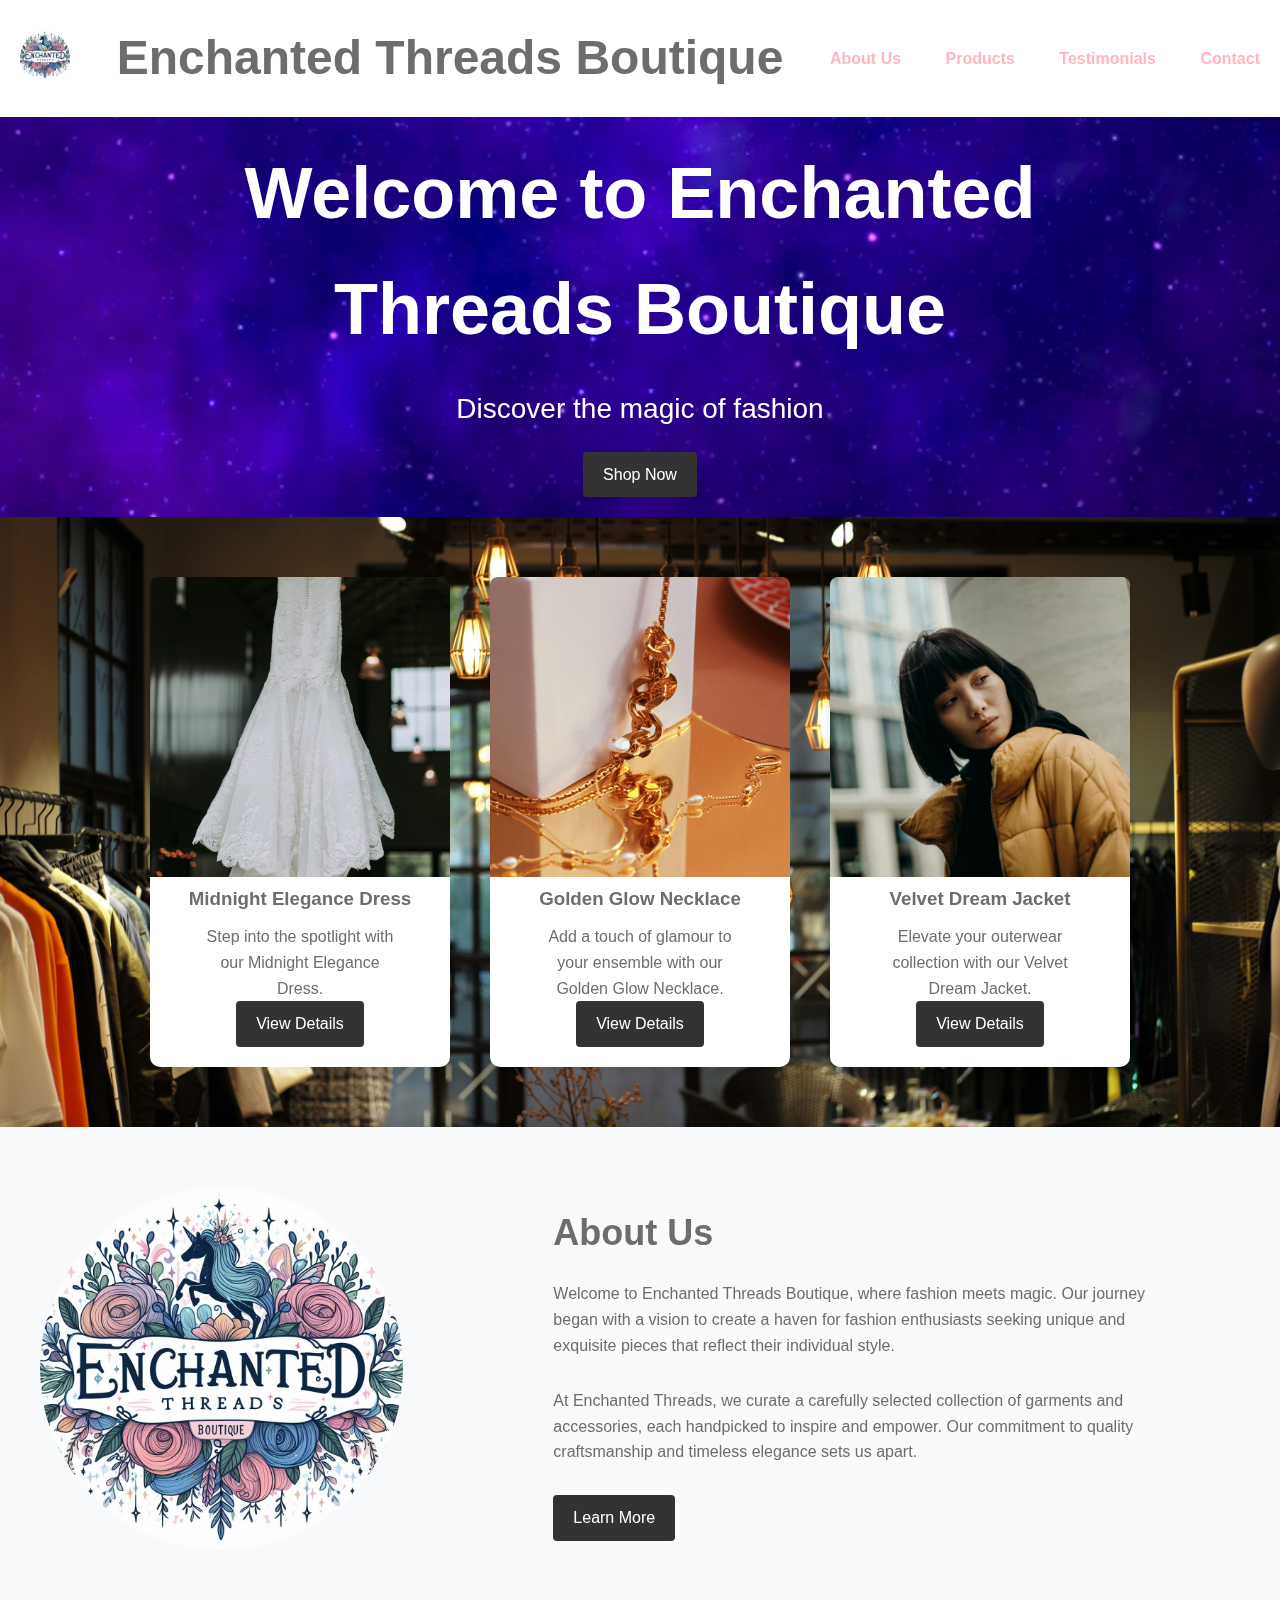
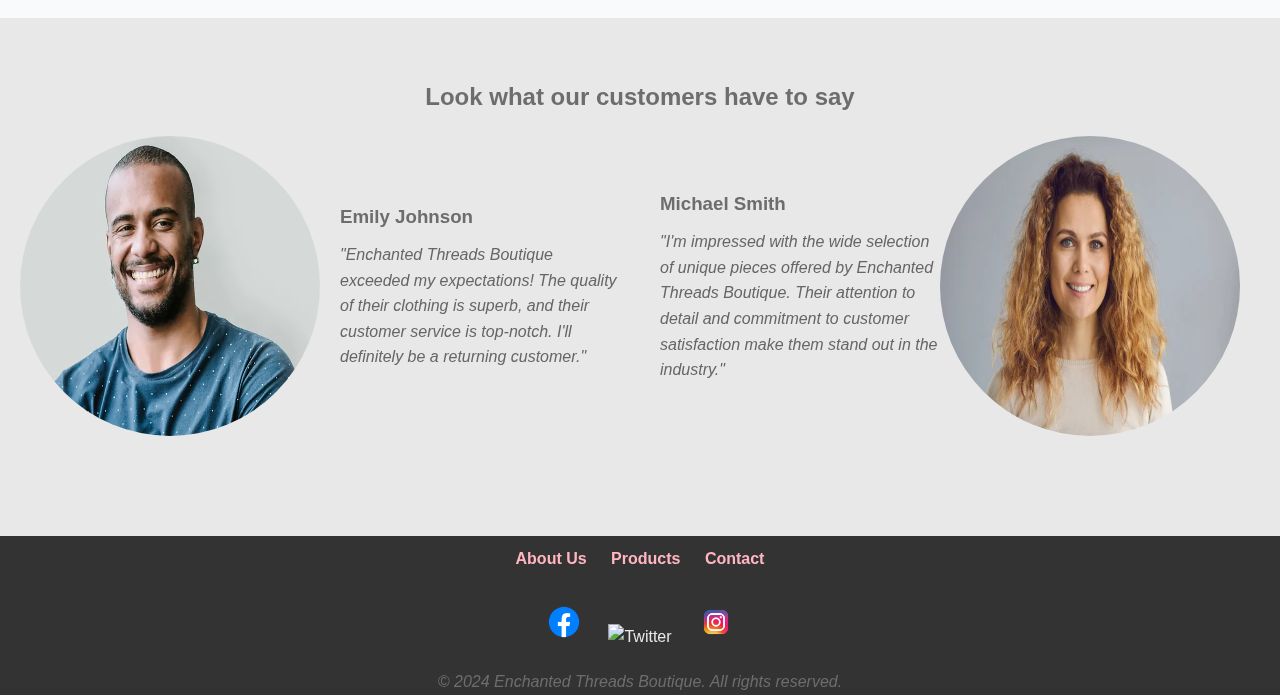
==== index.html @ 6a19d96a "index page to outside" ====
<!DOCTYPE html>
<html lang="en">

<head>
    <meta charset="UTF-8">
    <meta name="viewport" content="width=device-width, initial-scale=1.0">
    <title>Enchanted Threads Boutique</title>
    <link rel="stylesheet" href="./resources/styles/style.css">
</head>

<body>
    <header>
        <div class="logo">
            <!-- Logo or boutique name -->
            <a href="#">
                <img src="./resources/images/logo.jpg" alt="Enchanted Threads Boutique" >
            </a>
        </div>
        <div class="business-name">
            <!-- Business name -->
            <h1>Enchanted Threads Boutique</h1>
        </div>
        <nav>
            <!-- Navigation menu -->
            <ul>
                <li><a href="./src/about-us.html">About Us</a></li>
                <li><a href="./src/products.html">Products</a></li>
                <li><a href="./src/testimonials.html">Testimonials</a></li>
                <li><a href="./src/contact.html">Contact</a></li>
            </ul>
        </nav>
    </header>

    <main>
        <section class="hero">
            <video autoplay loop muted>
                <source src="./resources/videos/background-video.mp4" type="video/mp4">
                Your browser does not support the video tag.
            </video>
            <div class="container">
                <h2>Welcome to Enchanted Threads Boutique</h2>
                <p>Discover the magic of fashion</p>
                <a href="src/products.html" class="btn">Shop Now</a>
            </div>
        </section>
        
        
        <section class="featured-products">
            <div class="container">
                <div class="product">
                    <img src="./resources/images/product1.jpg" alt="Product 1" class="product-image">
                    <h3>Midnight Elegance Dress</h3>
                    <p>Step into the spotlight with our Midnight Elegance Dress.</p>
                    <a href="#" class="btn">View Details</a>
                </div>
                <div class="product">
                    <img src="./resources/images/product2.jpg" alt="Product 2" class="product-image">
                    <h3>Golden Glow Necklace</h3>
                    <p>Add a touch of glamour to your ensemble with our Golden Glow Necklace.</p>
                    <a href="#" class="btn">View Details</a>
                </div>
                <div class="product">
                    <img src="./resources/images/product3.jpg" alt="Product 3" class="product-image">
                    <h3>Velvet Dream Jacket</h3>
                    <p>Elevate your outerwear collection with our Velvet Dream Jacket.</p>
                    <a href="#" class="btn">View Details</a>
                </div>
            </div>
        </section>
        
        <section class="about-us">
            <div class="container">
                <div class="left">
                    <img src="./resources/images/logo.jpg" alt="Enchanted Threads Boutique Logo" class="logo">
                </div>
                <div class="right">
                    <h2>About Us</h2>
                    <p>Welcome to Enchanted Threads Boutique, where fashion meets magic. Our journey began with a vision to create a haven for fashion enthusiasts seeking unique and exquisite pieces that reflect their individual style.</p>
                    <p>At Enchanted Threads, we curate a carefully selected collection of garments and accessories, each handpicked to inspire and empower. Our commitment to quality craftsmanship and timeless elegance sets us apart.</p>
                    <a href="./src/about-us.html" class="btn">Learn More</a>
                </div>
            </div>
        </section>
        
        

        <section class="testimonials">
            <h2>Look what our customers have to say</h2>
            <div class="container">
                <div class="testimonial">
                    <div class="testimonial-content">
                        <img src="./resources/images/customer1.webp" alt="Testimonial 1" class="testimonial-image">
                        <div class="text">
                            <h3>Emily Johnson</h3>
                            <p>"Enchanted Threads Boutique exceeded my expectations! The quality of their clothing is superb, and their customer service is top-notch. I'll definitely be a returning customer."</p>
                        </div>
                    </div>
                </div>
                <div class="testimonial">
                    <div class="testimonial-content">
                        <div class="text">
                            <h3>Michael Smith</h3>
                            <p>"I'm impressed with the wide selection of unique pieces offered by Enchanted Threads Boutique. Their attention to detail and commitment to customer satisfaction make them stand out in the industry."</p>
                        </div>
                        <img src="./resources/images/customer2.jpg" alt="Testimonial 2" class="testimonial-image">
                    </div>
                </div>
            </div>
        </section>
        
        
    </main>


    <footer>
        <div class="footer-nav">
            <ul>
                <!-- Footer navigation links -->
                <li><a href="#">About Us</a></li>
                <li><a href="#">Products</a></li>
                <li><a href="#">Contact</a></li>
            </ul>
        </div>
        <div class="social-media">
            <!-- Social media icons -->
            <a href="#"><img src="./resources/images/facebook-icon.png" alt="Facebook"></a>
            <a href="#"><img src="./resources/images/twitter-icon.png" alt="Twitter"></a>
            <a href="#"><img src="./resources/images/instagram-icon.png" alt="Instagram"></a>
        </div>
        <div class="copyright">
            <!-- Copyright information -->
            <p>&copy; 2024 Enchanted Threads Boutique. All rights reserved.</p>
        </div>
    </footer>
</body>

</html>
---- resources/styles/style.css ----
:root {
    --main-color: #E8E8E8;
    --accent-color: #6D6D6D;
    --highlight-color: #FFB6C1;
}

/* Reset and base styles */
body, h1, h2, h3, p, ul, li {
    margin: 0;
    padding: 0;
}

body {
    font-family: Arial, sans-serif;
    line-height: 1.6;
    background-color: var(--main-color);
    color: var(--accent-color);
}

a {
    color: var(--highlight-color);
    text-decoration: none;
}

/* Header */
header {
    background-color: #fff;
    padding: 20px;
    display: flex;
    align-items: center;
    justify-content: space-between;
}

.logo img {
    width: 50px;
    height: auto;
}

.business-name {
    text-align: center;
}

.business-name h1 {
    margin: 0;
    color: var(--accent-color);
}

nav ul {
    list-style-type: none;
    padding: 0;
    text-align: right;
}

nav ul li {
    display: inline;
    margin-left: 20px;
}

nav ul li:first-child {
    margin-left: 0;
}

nav ul li a {
    font-weight: bold;
    transition: color 0.3s;
}

nav ul li a:hover {
    color: var(--highlight-color);
}

/* Hero section */
.hero {
    position: relative;
    overflow: hidden;
    text-align: center;
    height: 400px;
    color: #fff;
    display: flex;
    justify-content: center;
    align-items: center;
}

.hero .container {
    position: relative;
    z-index: 1;
    max-width: 800px;
    padding: 0 20px;
}

.hero video {
    position: absolute;
    top: 0;
    left: 0;
    width: 100%;
    height: 100%;
    object-fit: cover;
    z-index: -1;
}

.hero h2 {
    width: 100%;
    font-size: 48px;
    margin-bottom: 20px;
}

.hero p {
    font-size: 20px;
    margin-bottom: 20px;
}

/* Button */
.btn {
    display: inline-block;
    padding: 10px 20px;
    background-color: #333;
    color: #fff;
    border-radius: 4px;
    transition: background-color 0.3s;
}

.btn:hover {
    background-color: #666;
}

/* Featured products */
.featured-products {
    padding: 40px 0;
    background-image: url('../images/background.jpg');
    background-size: cover;
    background-position: center;
    background-repeat: no-repeat;
}

.featured-products .container {
    display: flex;
    justify-content: center;
    align-items: center;
    flex-wrap: wrap;
    width: 100%;
}

/* Product */
.product {
    flex: 1;
    text-align: center;
    margin: 20px;
    padding-bottom: 20px;
    background-color: #fff;
    border-radius: 10px;
    box-shadow: 0 4px 8px rgba(0, 0, 0, 0.1);
}

.product:hover {
    box-shadow: 0 8px 16px rgba(0, 0, 0, 0.2);
}

.featured-products .product p {
    max-width: 200px;
    margin: 0 auto;
}

.product-image {
    flex: 1;
    width: 100%;
    height: 300px;
    border-radius: 8px 8px 0 0;
    object-fit: cover;
}

.product h3 {
    margin-bottom: 10px;
}

.product p {
    margin-bottom: 20px;
}

/* About Us section */
.about-us {
    background-color: #f9fafb;
    padding: 60px 0;
    text-align: center;
}

.about-us .container {
    display: flex;
    align-items: center;
    justify-content: center;
}

.left {
    flex: 1;
    padding-left: 40px;
}

.right {
    flex: 2;
    text-align: left;
    margin-left: 150px;
}

.logo {
    max-width: 100%;
    height: auto;
    border-radius: 50%;
    overflow: hidden;
}

.right h2 {
    font-size: 36px;
    margin-bottom: 20px;
}

.right p {
    margin-bottom: 30px;
    max-width: 600px;
}

/* Testimonials section */
.testimonials {
    text-align: center;
    padding: 60px 0;
}

.testimonials .container {
    display: flex;
    justify-content: center;
    align-items: center;
}

.testimonials .testimonial {
    flex: 1;
    padding: 20px;
}

.testimonials .testimonial-content {
    display: flex;
    align-items: center;
}

.testimonials .testimonial-image {
    width: 300px;
    height: 300px;
    border-radius: 50%;
    margin-right: 20px;
}

.testimonials .text {
    text-align: left;
}

.testimonials .text h3 {
    margin-bottom: 10px;
}

.testimonials .text p {
    font-style: italic;
    color: #666;
}

/* Footer navigation */
footer {
    background-color: #333;
}

.footer-nav {
    text-align: center;
    margin-top: 20px;
}

.footer-nav ul {
    list-style-type: none;
    padding: 10px;
}

.footer-nav ul li {
    display: inline;
    margin: 0 10px;
}

.footer-nav ul li a {
    font-weight: bold;
    transition: color 0.3s;
}

.footer-nav ul li a:hover {
    color: var(--highlight-color);
}

/* Social media section */
.social-media {
    background-color: #333;
    padding: 20px 0;
    color: #E8E8E8;
    text-align: center;
}

.social-media a {
    display: inline-block;
    margin: 0 10px;
    color: #E8E8E8;
}

.social-media img {
    width: 40px;
    height: 40px;
}

.copyright {
    text-align: center;
    font-style: italic;
}

/* Contact and social media section */
.contact,
.contact-info {
    text-align: center;
    padding: 60px 0;
}

.contact-info h2,
.contact h2 {
    font-size: 36px;
    margin-bottom: 20px;
}

.contact-info h3 {
    font-size: 24px;
    margin-bottom: 40px;
}

/* Contact details section */
.contact-details {
    display: flex;
    justify-content: center;
}

.contact-section {
    width: 200px;
    margin: 0 20px;
    text-align: center;
}

.contact-section h4 {
    font-size: 20px;
    margin-bottom: 10px;
}

.contact-section p {
    font-size: 16px;
    color: #666;
    margin-bottom: 20px;
}

/* Social media section */
.contact-info .social-media {
    margin-top: 60px;
}

.contact-info .social-media h3 {
    font-size: 24px;
    margin-bottom: 20px;
}

.social-cards {
    display: flex;
    justify-content: center;
    margin-top: 20px;
}

.social-card {
    width: 200px;
    margin: 0 20px;
    text-align: center;
}

.social-card img {
    width: 100px;
    height: 100px;
    border-radius: 50%;
    margin-bottom: 10px;
}

.social-card p {
    font-size: 16px;
}

.social-card p a {
    text-decoration: none;
}

.social-card p a:hover {
    color: #666;
}

/* Contact form */

.contact-form h2 {
    text-align: center;
    margin: 10px;
}
.contact-form form {
    max-width: 600px;
    margin: 0 auto;
    background-color: #f9f9f9;
    border-radius: 8px;
    padding: 40px;
    box-shadow: 0 0 20px rgba(0, 0, 0, 0.1);
}

.contact-form form label {
    display: block;
    margin-bottom: 10px;
    font-weight: bold;
}

.contact-form form input[type="text"],
.contact-form form input[type="email"],
.contact-form form textarea {
    width: 100%;
    padding: 10px;
    margin-bottom: 20px;
    border: 1px solid #ccc;
    border-radius: 4px;
    box-sizing: border-box;
}

.contact-form form textarea {
    resize: vertical;
}

.contact-form form button {
    background-color: #333;
    color: #fff;
    border: none;
    padding: 10px 20px;
    border-radius: 4px;
    cursor: pointer;
    transition: background-color 0.3s;
}

.contact-form form button:hover {
    background-color: #666;
}

/* Error styles */
.contact-form input.error,
.contact-form textarea.error {
    border: 1px solid red;
}

/* Products page */
.products {
    padding: 60px 0;
    text-align: center;
}

.products .container {
    display: flex;
    flex-wrap: wrap;
    justify-content: center;
}

.products .product {
    width: calc(50% - 20px);
    margin: 0 10px 20px;
    display: flex;
    flex-direction: column;
    align-items: center;
}

.products .product .product-image {
    width: 200px;
    margin: 20px;

}

.products .product .product-image img {
    width: 100%;
    border-radius: 50%;
}

.products .product .product-details h2 {
    font-size: 24px;
    font-weight: bold;
    margin-bottom: 5px;
}

.products .product .product-details .price {
    font-size: 18px;
    font-weight: bold;
    margin-bottom: 5px;
}

.products .product .product-details .description {
    font-size: 16px;
    color: #666;
    margin-bottom: 20px;
}

/* Larger than 768px */
@media screen and (min-width: 768px) {
    /* Adjustments for larger screens */
    .hero h2 {
        font-size: 64px;
    }

    .hero p {
        font-size: 24px;
    }

    /* Adjustments for header */
    .business-name h1 {
        font-size: 36px;
    }

    /* Adjustments for navigation */
    nav ul li {
        margin-left: 30px;
    }

    /* Adjustments for product cards */
    .product {
        flex: 0 0 calc(33.333% - 40px);
        margin: 20px;
    }

    .product-image {
        width: 250px;
    }

    .products .product .product-details h2 {
        font-size: 24px;
    }

    .products .product .product-details .price {
        font-size: 16px;
    }

    .products .product .product-details .description {
        font-size: 14px;
    }
}

/* Larger than 992px */
@media screen and (min-width: 992px) {
    /* Adjustments for larger screens */
    .hero h2 {
        font-size: 72px;
    }

    .hero p {
        font-size: 28px;
    }

    /* Adjustments for header */
    .business-name h1 {
        font-size: 48px;
    }

    /* Adjustments for navigation */
    nav ul li {
        margin-left: 40px;
    }

    /* Adjustments for product cards */
    .product {
        flex: 0 0 calc(25% - 40px);
    }

    .product-image {
        width: 300px;
    }

    .products .product .product-details h2 {
        font-size: 28px;
    }

    .products .product .product-details .price {
        font-size: 18px;
    }

    .products .product .product-details .description {
        font-size: 16px;
    }
}
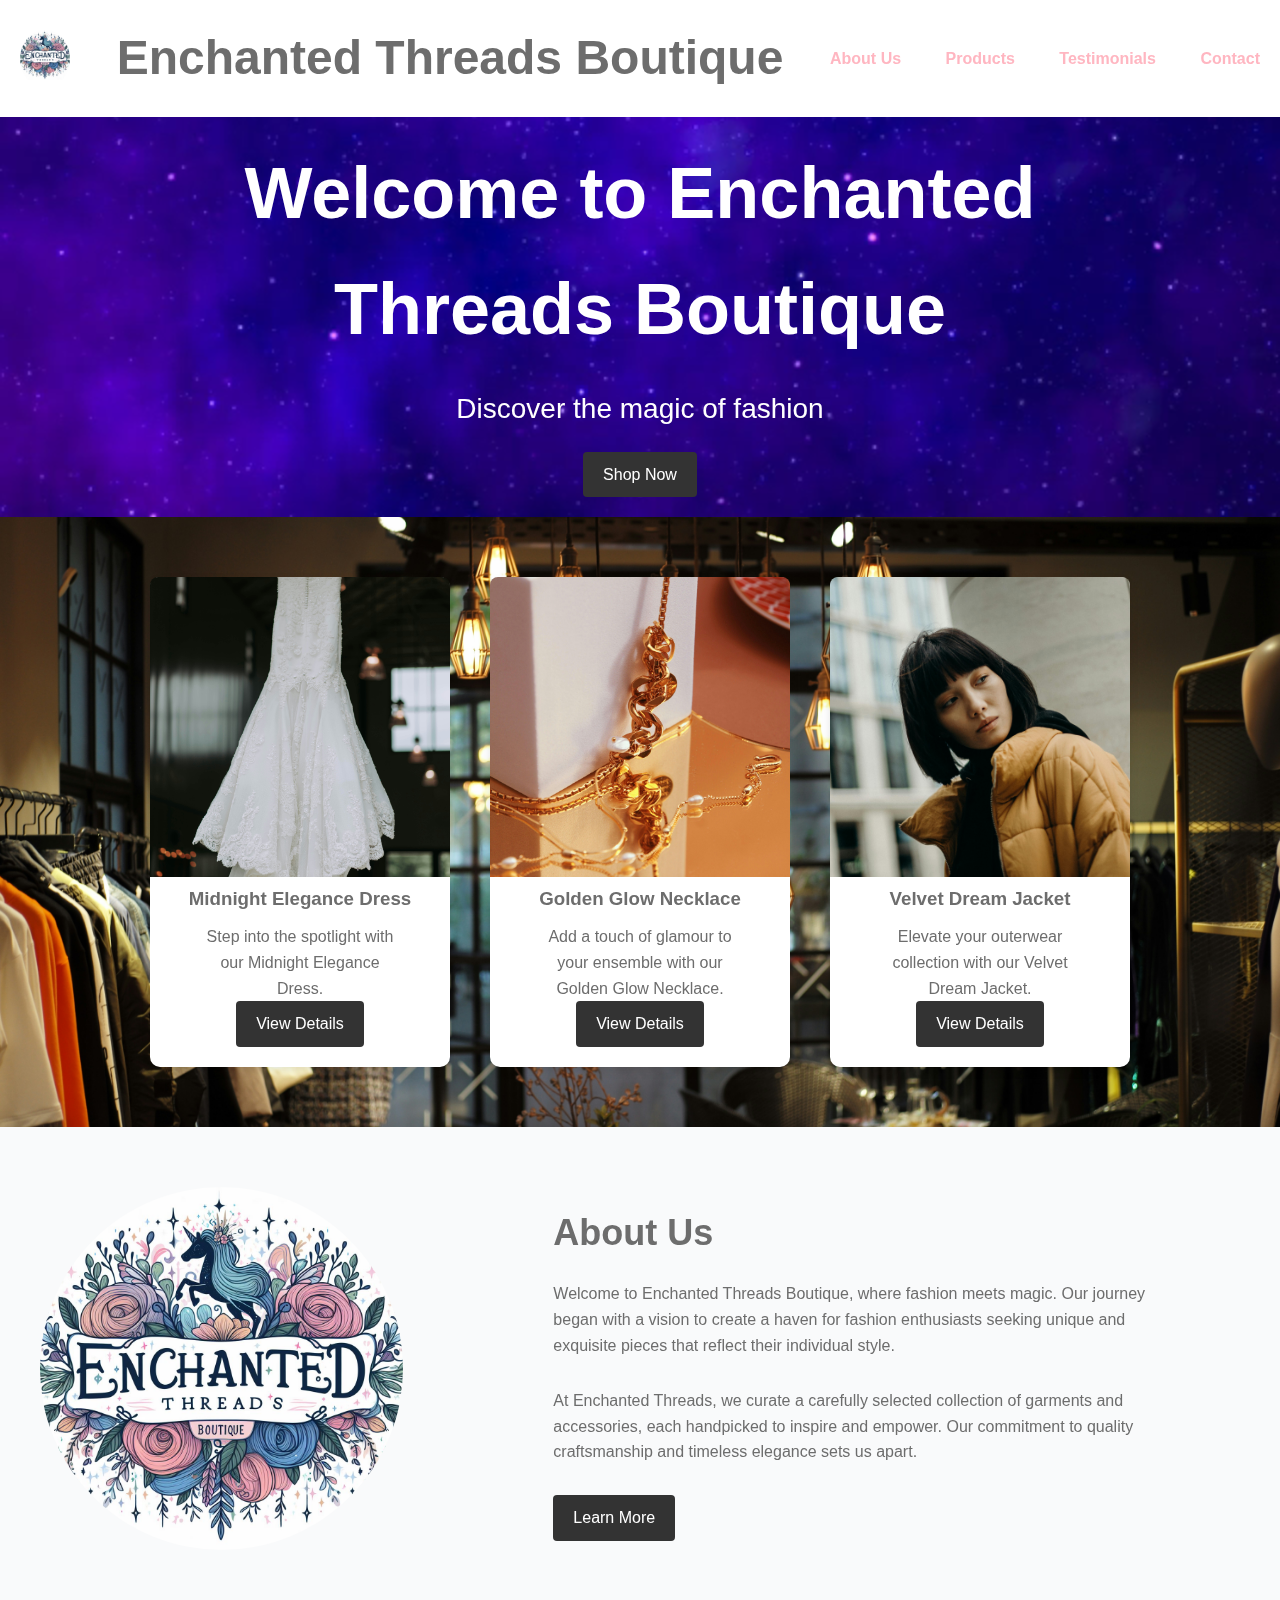
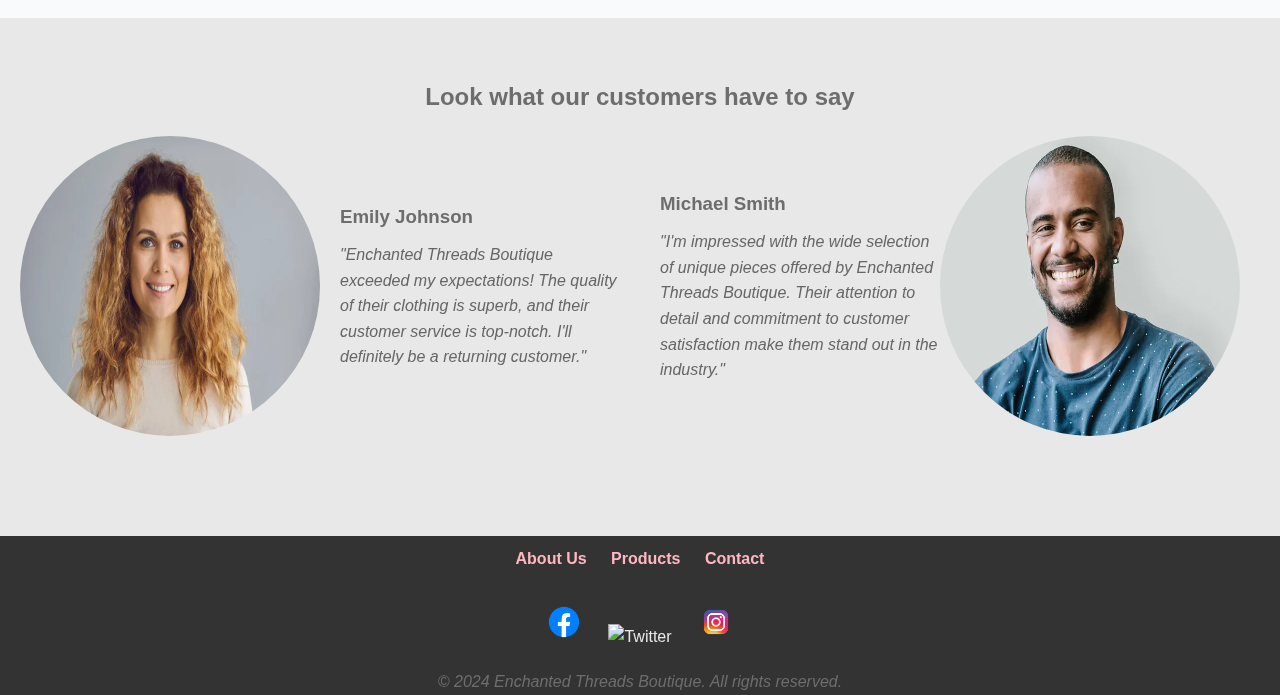
==== commit 324a3090: "products name update" ====
--- a/index.html
+++ b/index.html
@@ -89,7 +89,7 @@
             <div class="container">
                 <div class="testimonial">
                     <div class="testimonial-content">
-                        <img src="./resources/images/customer1.webp" alt="Testimonial 1" class="testimonial-image">
+                        <img src="./resources/images/customer2.jpg" alt="Testimonial 1" class="testimonial-image">
                         <div class="text">
                             <h3>Emily Johnson</h3>
                             <p>"Enchanted Threads Boutique exceeded my expectations! The quality of their clothing is superb, and their customer service is top-notch. I'll definitely be a returning customer."</p>
@@ -102,7 +102,7 @@
                             <h3>Michael Smith</h3>
                             <p>"I'm impressed with the wide selection of unique pieces offered by Enchanted Threads Boutique. Their attention to detail and commitment to customer satisfaction make them stand out in the industry."</p>
                         </div>
-                        <img src="./resources/images/customer2.jpg" alt="Testimonial 2" class="testimonial-image">
+                        <img src="./resources/images/customer1.webp" alt="Testimonial 2" class="testimonial-image">
                     </div>
                 </div>
             </div>
